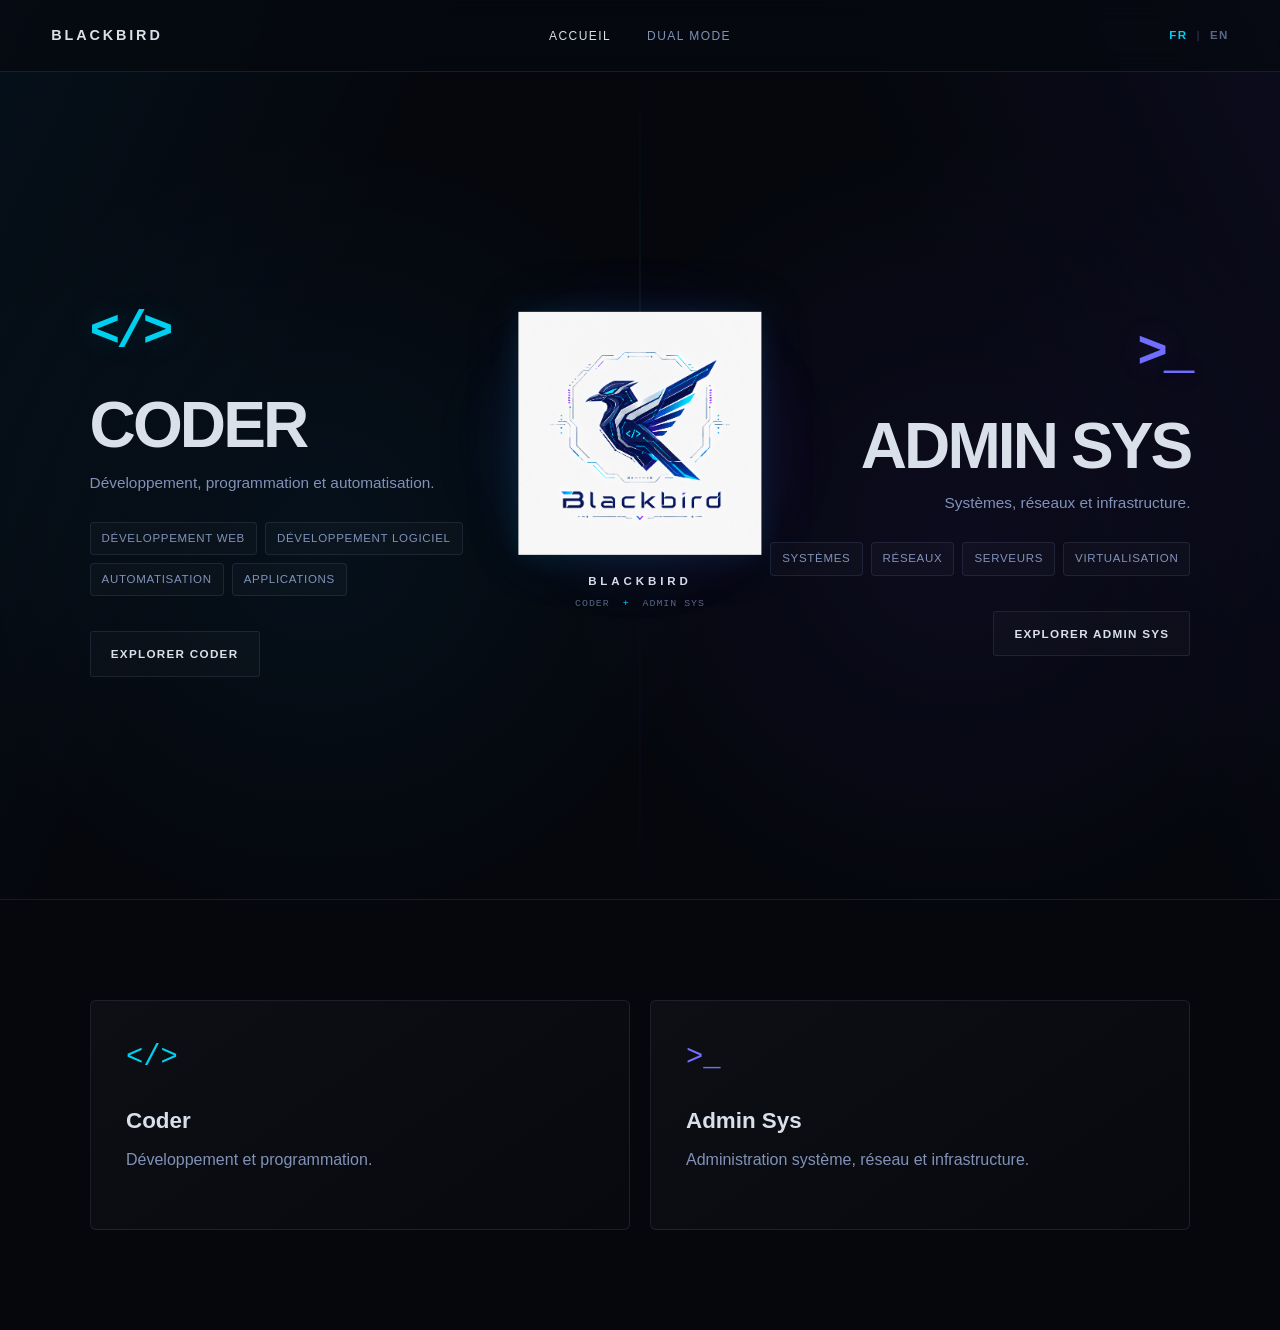
==== index.html @ 41382073 "initialisation" ====
<!DOCTYPE html>
<html lang="fr">
<head>
    <meta charset="UTF-8">

    <meta
        name="viewport"
        content="width=device-width, initial-scale=1.0"
    >

    <title>BLACKBIRD — Coder & Admin Sys</title>
    <link rel="stylesheet" href="css/style.css">
</head>

<body class="page-home">

    <!-- ======================================================
         HEADER
    ======================================================= -->
    <header class="site-header">

        <nav class="main-nav" aria-label="Navigation principale">

            <!-- Identité BLACKBIRD -->
            <a
                class="brand"
                href="#home"
                aria-label="BLACKBIRD — Accueil"
            >
                <span class="brand__logo" aria-hidden="true">
                    <!-- Le véritable logo sera intégré après validation -->
                    BLACKBIRD
                </span>
            </a>


            <!-- Navigation principale -->
            <ul class="main-nav__links">
                <li>
                    <a href="#home" aria-current="page">
                        Accueil
                    </a>
                </li>

                <li>
                    <a href="#dual-mode">
                        Dual Mode
                    </a>
                </li>
            </ul>


            <!-- Sélecteur de langue -->
            <div
                class="language-switch"
                aria-label="Sélection de la langue"
            >
                <span
                    class="language-switch__item is-active"
                    aria-current="true"
                >
                    FR
                </span>

                <span
                    class="language-switch__separator"
                    aria-hidden="true"
                >
                    |
                </span>

                <span class="language-switch__item">
                    EN
                </span>
            </div>

        </nav>

    </header>


    <!-- ======================================================
         MAIN
    ======================================================= -->
    <main id="home">

        <!-- ==================================================
             HERO — BLACKBIRD DUAL MODE
        =================================================== -->
        <section
            class="dual-hero"
            id="dual-mode"
            aria-labelledby="blackbird-title"
        >

            <!-- ==============================================
                 CODER
            =============================================== -->
            <article
                class="dual-panel dual-panel--coder"
                id="coder"
            >

                <div class="dual-panel__content">

                    <span
                        class="dual-panel__symbol"
                        aria-hidden="true"
                    >
                        &lt;/&gt;
                    </span>

                    <h2 class="dual-panel__title">
                        CODER
                    </h2>

                    <p class="dual-panel__description">
                        Développement, programmation et automatisation.
                    </p>

                    <ul class="dual-panel__topics">
                        <li>Développement web</li>
                        <li>Développement logiciel</li>
                        <li>Automatisation</li>
                        <li>Applications</li>
                    </ul>

                    <a
                        class="dual-panel__action"
                        href="#coder-preview"
                    >
                        Explorer Coder
                    </a>

                </div>

                <!-- Éléments graphiques futurs -->
                <div
                    class="dual-panel__background"
                    aria-hidden="true"
                >
                </div>

            </article>


            <!-- ==============================================
                 IDENTITÉ CENTRALE BLACKBIRD
            =============================================== -->
            <div class="blackbird-core">

                <div class="blackbird-core__glow" aria-hidden="true"></div>

                <img
                    class="blackbird-core__logo"
                    src="assets/logo/blackbird-logo.png"
                    alt="BLACKBIRD"
                    width="300"
                    height="300"
                >

                <h1
                    class="blackbird-core__title"
                    id="blackbird-title"
                >
                    BLACKBIRD
                </h1>

                <p class="blackbird-core__subtitle">
                    CODER <span aria-hidden="true">+</span> ADMIN SYS
                </p>

            </div>


            <!-- ==============================================
                 ADMIN SYS
            =============================================== -->
            <article
                class="dual-panel dual-panel--admin"
                id="admin-sys"
            >

                <div class="dual-panel__content">

                    <span
                        class="dual-panel__symbol"
                        aria-hidden="true"
                    >
                        &gt;_
                    </span>

                    <h2 class="dual-panel__title">
                        ADMIN SYS
                    </h2>

                    <p class="dual-panel__description">
                        Systèmes, réseaux et infrastructure.
                    </p>

                    <ul class="dual-panel__topics">
                        <li>Systèmes</li>
                        <li>Réseaux</li>
                        <li>Serveurs</li>
                        <li>Virtualisation</li>
                    </ul>

                    <a
                        class="dual-panel__action"
                        href="#admin-preview"
                    >
                        Explorer Admin Sys
                    </a>

                </div>

                <!-- Éléments graphiques futurs -->
                <div
                    class="dual-panel__background"
                    aria-hidden="true"
                >
                </div>

            </article>

        </section>


        <!-- ==================================================
             PREMIÈRES CARTES
        =================================================== -->
        <section
            class="mode-preview"
            aria-label="Aperçu des domaines BLACKBIRD"
        >

            <!-- Carte Coder -->
            <article
                class="mode-card mode-card--coder"
                id="coder-preview"
            >

                <span
                    class="mode-card__symbol"
                    aria-hidden="true"
                >
                    &lt;/&gt;
                </span>

                <h2>
                    Coder
                </h2>

                <p>
                    Développement et programmation.
                </p>

            </article>


            <!-- Carte Admin Sys -->
            <article
                class="mode-card mode-card--admin"
                id="admin-preview"
            >

                <span
                    class="mode-card__symbol"
                    aria-hidden="true"
                >
                    &gt;_
                </span>

                <h2>
                    Admin Sys
                </h2>

                <p>
                    Administration système, réseau et infrastructure.
                </p>

            </article>

        </section>

    </main>

</body>
</html>
---- css/style.css ----
/* ============================================================
   1. VARIABLES
============================================================ */

:root {
    /* ========================================================
       BLACKBIRD BRAND PALETTE
    ======================================================== */

    --obsidian: #05070d;
    --graphite: #101826;
    --blackbird-navy: #08134e;

    --deep-blue: #122a7b;
    --electric-blue: #0951ac;
    --signal-cyan: #00d0f0;

    --pulse-violet: #8f2cf9;

    --silver: #d9e0ea;
    --steel: #8192b8;


    /* ========================================================
       SEMANTIC COLORS
    ======================================================== */

    --bg-primary: var(--obsidian);
    --bg-secondary: var(--graphite);
    --bg-panel: #0c121d;

    --coder-primary: var(--signal-cyan);
    --coder-secondary: var(--electric-blue);
    --coder-glow: rgba(0, 208, 240, 0.20);

    --admin-primary: #716dff;
    --admin-secondary: var(--deep-blue);
    --admin-glow: rgba(113, 109, 255, 0.18);

    --text-primary: var(--silver);
    --text-secondary: var(--steel);
    --text-muted: #586784;

    --border: rgba(129, 146, 184, 0.15);


    /* ========================================================
       LAYOUT
    ======================================================== */

    --header-height: 72px;
    --container-width: 1400px;


    /* ========================================================
       MOTION
    ======================================================== */

    --transition-fast: 180ms ease;
    --transition-normal: 220ms ease;
}


/* ============================================================
   2. RESET
============================================================ */

*,
*::before,
*::after {
    box-sizing: border-box;
}

html {
    scroll-behavior: smooth;
}

body,
h1,
h2,
p,
ul {
    margin: 0;
}

ul {
    padding: 0;
    list-style: none;
}

a {
    color: inherit;
    text-decoration: none;
}

button,
input {
    font: inherit;
}


/* ============================================================
   3. BASE
============================================================ */

body {
    min-height: 100vh;

    background:
        radial-gradient(
            circle at 25% 40%,
            rgba(0, 174, 255, 0.06),
            transparent 32%
        ),
        radial-gradient(
            circle at 75% 40%,
            rgba(105, 70, 255, 0.07),
            transparent 32%
        ),
        var(--bg-primary);

    color: var(--text-primary);

    font-family:
        Inter,
        "Segoe UI",
        Roboto,
        Helvetica,
        Arial,
        sans-serif;

    line-height: 1.5;
}


/* ============================================================
   4. HEADER
============================================================ */

.site-header {
    position: absolute;
    top: 0;
    left: 0;

    width: 100%;
    height: var(--header-height);

    z-index: 100;

    border-bottom: 1px solid var(--border);

    background: rgba(7, 10, 15, 0.68);

    backdrop-filter: blur(12px);
    -webkit-backdrop-filter: blur(12px);
}


.main-nav {
    width: min(92%, var(--container-width));
    height: 100%;

    margin: 0 auto;

    display: grid;
    grid-template-columns: 1fr auto 1fr;
    align-items: center;
}


/* ============================================================
   5. BRAND
============================================================ */

.brand {
    justify-self: start;

    font-size: 0.9rem;
    font-weight: 700;

    letter-spacing: 0.2em;
}

.brand__logo {
    color: var(--text-primary);
}


/* ============================================================
   6. NAVIGATION
============================================================ */

.main-nav__links {
    display: flex;
    align-items: center;
    gap: 36px;

    font-size: 0.75rem;

    letter-spacing: 0.12em;
    text-transform: uppercase;
}

.main-nav__links a {
    position: relative;

    color: var(--text-secondary);

    transition:
        color var(--transition-fast);
}

.main-nav__links a:hover,
.main-nav__links a[aria-current="page"] {
    color: var(--text-primary);
}

.main-nav__links a::after {
    content: "";

    position: absolute;
    left: 0;
    bottom: -8px;

    width: 100%;
    height: 1px;

    background: var(--coder-primary);

    transform: scaleX(0);
    transform-origin: center;

    transition:
        transform var(--transition-fast);
}

.main-nav__links a:hover::after {
    transform: scaleX(1);
}


/* ============================================================
   7. LANGUAGE SWITCH
============================================================ */

.language-switch {
    justify-self: end;

    display: flex;
    align-items: center;
    gap: 9px;

    font-size: 0.72rem;
    font-weight: 600;

    letter-spacing: 0.12em;

    color: var(--text-muted);
}

.language-switch__item.is-active {
    color: var(--coder-primary);
}

.language-switch__separator {
    opacity: 0.35;
}


/* ============================================================
   8. DUAL HERO
============================================================ */

.dual-hero {
    position: relative;

    min-height: 100vh;

    display: grid;
    grid-template-columns: 1fr 1fr;

    overflow: hidden;

    border-bottom: 1px solid var(--border);
}


/* Ligne centrale */
.dual-hero::after {
    content: "";

    position: absolute;

    top: var(--header-height);
    bottom: 0;
    left: 50%;

    width: 1px;

    background:
        linear-gradient(
            to bottom,

            transparent 0%,

            rgba(0, 208, 240, 0.08) 18%,

            rgba(255, 255, 255, 0.10) 36%,

            transparent 42%,
            transparent 63%,

            rgba(143, 44, 249, 0.08) 78%,

            transparent 100%
        );

    transform: translateX(-50%);

    pointer-events: none;
}

.dual-hero::before {
    content: "";

    position: absolute;

    left: 50%;
    top: 50%;

    width: 430px;
    height: 430px;

    transform: translate(-50%, -50%);

    background:
        radial-gradient(
            circle at 42% 50%,
            rgba(0, 208, 240, 0.065),
            transparent 47%
        ),
        radial-gradient(
            circle at 58% 50%,
            rgba(143, 44, 249, 0.045),
            transparent 47%
        );

    filter: blur(25px);

    pointer-events: none;

    z-index: 4;
}


/* ============================================================
   9. DUAL PANELS
============================================================ */

.dual-panel {
    position: relative;

    min-width: 0;

    display: flex;
    align-items: center;

    padding:
        calc(var(--header-height) + 80px)
        clamp(50px, 7vw, 130px)
        80px;

    overflow: hidden;
}


/* CODER */
.dual-panel--coder {
    justify-content: flex-start;

    background:
        linear-gradient(
            115deg,
            rgba(0, 177, 255, 0.055),
            transparent 45%
        );
}


/* ADMIN */
.dual-panel--admin {
    justify-content: flex-end;

    text-align: right;

    background:
        linear-gradient(
            245deg,
            rgba(105, 70, 255, 0.065),
            transparent 45%
        );
}


.dual-panel__content {
    position: relative;
    z-index: 2;

    width: min(100%, 520px);
}


/* ============================================================
   10. SYMBOLS
============================================================ */

.dual-panel__symbol {
    display: inline-block;

    margin-bottom: 24px;

    font-family:
        "Courier New",
        Courier,
        monospace;

    font-size: clamp(2.4rem, 4vw, 4.8rem);
    font-weight: 700;

    letter-spacing: -0.08em;
}


/* CODER SYMBOL */
.dual-panel--coder .dual-panel__symbol {
    color: var(--coder-primary);

    text-shadow:
        0 0 30px var(--coder-glow);
}


/* ADMIN SYMBOL */
.dual-panel--admin .dual-panel__symbol {
    color: var(--admin-primary);

    text-shadow:
        0 0 30px var(--admin-glow);
}


/* ============================================================
   11. TITLES
============================================================ */

.dual-panel__title {
    margin-bottom: 15px;

    font-size: clamp(2.8rem, 5vw, 6.2rem);
    font-weight: 700;

    letter-spacing: -0.045em;

    line-height: 0.95;
}


.dual-panel__description {
    max-width: 430px;

    margin-bottom: 28px;

    color: var(--text-secondary);

    font-size: clamp(0.95rem, 1.2vw, 1.1rem);
}


.dual-panel--admin .dual-panel__description {
    margin-left: auto;
}


/* ============================================================
   12. TOPICS
============================================================ */

.dual-panel__topics {
    display: flex;
    flex-wrap: wrap;
    gap: 8px;

    margin-bottom: 35px;
}


.dual-panel--admin .dual-panel__topics {
    justify-content: flex-end;
}


.dual-panel__topics li {
    padding: 7px 11px;

    border: 1px solid var(--border);
    border-radius: 4px;

    background: rgba(255, 255, 255, 0.025);

    color: var(--text-secondary);

    font-size: 0.72rem;

    letter-spacing: 0.06em;
    text-transform: uppercase;
}


/* ============================================================
   13. ACTION BUTTONS
============================================================ */

.dual-panel__action {
    display: inline-flex;
    align-items: center;
    justify-content: center;

    min-width: 170px;

    padding: 13px 20px;

    border: 1px solid var(--border);
    border-radius: 3px;

    background: rgba(255, 255, 255, 0.025);

    font-size: 0.73rem;
    font-weight: 600;

    letter-spacing: 0.11em;
    text-transform: uppercase;

    transition:
        border-color var(--transition-fast),
        background var(--transition-fast),
        box-shadow var(--transition-fast),
        color var(--transition-fast);
}


/* CODER BUTTON */
.dual-panel--coder .dual-panel__action:hover {
    border-color: var(--coder-primary);

    background: rgba(36, 215, 255, 0.07);

    color: var(--coder-primary);

    box-shadow:
        0 0 22px rgba(36, 215, 255, 0.08);
}


/* ADMIN BUTTON */
.dual-panel--admin .dual-panel__action:hover {
    border-color: var(--admin-primary);

    background: rgba(124, 108, 255, 0.07);

    color: #a69aff;

    box-shadow:
        0 0 22px rgba(124, 108, 255, 0.08);
}


/* ============================================================
   14. CENTRAL BLACKBIRD CORE
============================================================ */

.blackbird-core {
    position: absolute;

    left: 50%;
    top: 50%;

    z-index: 20;

    width: clamp(220px, 19vw, 310px);

    display: flex;
    flex-direction: column;
    align-items: center;

    transform: translate(-50%, -46%);

    text-align: center;

    isolation: isolate;
}


/* Halo placé derrière le logo */
.blackbird-core__glow {
    position: absolute;

    left: 50%;
    top: 42%;

    width: 150%;
    aspect-ratio: 1;

    transform: translate(-50%, -50%);

    border-radius: 50%;

    background:
        radial-gradient(
            circle,
            rgba(0, 208, 240, 0.10) 0%,
            rgba(9, 81, 172, 0.06) 28%,
            rgba(143, 44, 249, 0.035) 48%,
            transparent 70%
        );

    filter: blur(10px);

    pointer-events: none;

    z-index: -1;
}


/* Véritable logo BLACKBIRD */
.blackbird-core__logo {
    display: block;

    width: 100%;
    height: auto;

    object-fit: contain;

    filter:
        drop-shadow(0 0 14px rgba(0, 208, 240, 0.10))
        drop-shadow(0 0 28px rgba(9, 81, 172, 0.08));
}


/* BLACKBIRD sous le logo */
.blackbird-core__title {
    margin-top: 18px;

    color: var(--text-primary);

    font-size: 0.72rem;
    font-weight: 700;

    letter-spacing: 0.34em;
}


/* CODER + ADMIN SYS */
.blackbird-core__subtitle {
    margin-top: 7px;

    color: var(--text-muted);

    font-family:
        "Courier New",
        Courier,
        monospace;

    font-size: 0.62rem;
    font-weight: 500;

    letter-spacing: 0.10em;
}


/* Le + représente la jonction des deux univers */
.blackbird-core__subtitle span {
    margin: 0 6px;

    color: var(--coder-primary);
}


/* ============================================================
   15. MODE PREVIEW
============================================================ */

.mode-preview {
    width: min(92%, 1100px);

    margin: 0 auto;

    display: grid;
    grid-template-columns: repeat(2, 1fr);
    gap: 20px;

    padding: 100px 0;
}


.mode-card {
    min-height: 230px;

    padding: 35px;

    border: 1px solid var(--border);
    border-radius: 6px;

    background:
        linear-gradient(
            145deg,
            rgba(255, 255, 255, 0.035),
            rgba(255, 255, 255, 0.012)
        );
}


.mode-card__symbol {
    display: block;

    margin-bottom: 25px;

    font-family:
        "Courier New",
        Courier,
        monospace;

    font-size: 1.8rem;
}


.mode-card--coder .mode-card__symbol {
    color: var(--coder-primary);
}


.mode-card--admin .mode-card__symbol {
    color: var(--admin-primary);
}


.mode-card h2 {
    margin-bottom: 10px;

    font-size: 1.4rem;
}


.mode-card p {
    color: var(--text-secondary);
}


/* ============================================================
   16. RESPONSIVE MINIMAL
   Le vrai responsive sera travaillé à l'étape dédiée.
============================================================ */

@media (max-width: 900px) {

    .main-nav {
        grid-template-columns: 1fr auto;
    }

    .main-nav__links {
        display: none;
    }

    .dual-hero {
        grid-template-columns: 1fr;
    }

    .dual-panel {
        min-height: 70vh;

        padding:
            120px
            7vw
            80px;
    }

    .dual-panel--admin {
        justify-content: flex-start;

        text-align: left;
    }

    .dual-panel--admin .dual-panel__description {
        margin-left: 0;
    }

    .dual-panel--admin .dual-panel__topics {
        justify-content: flex-start;
    }

    .dual-hero::after {
        display: none;
    }

    .blackbird-core {
        display: none;
    }

    .mode-preview {
        grid-template-columns: 1fr;
    }
}


/* ============================================================
   17. REDUCED MOTION
============================================================ */

@media (prefers-reduced-motion: reduce) {

    html {
        scroll-behavior: auto;
    }

    *,
    *::before,
    *::after {
        transition-duration: 0.01ms !important;
    }
}
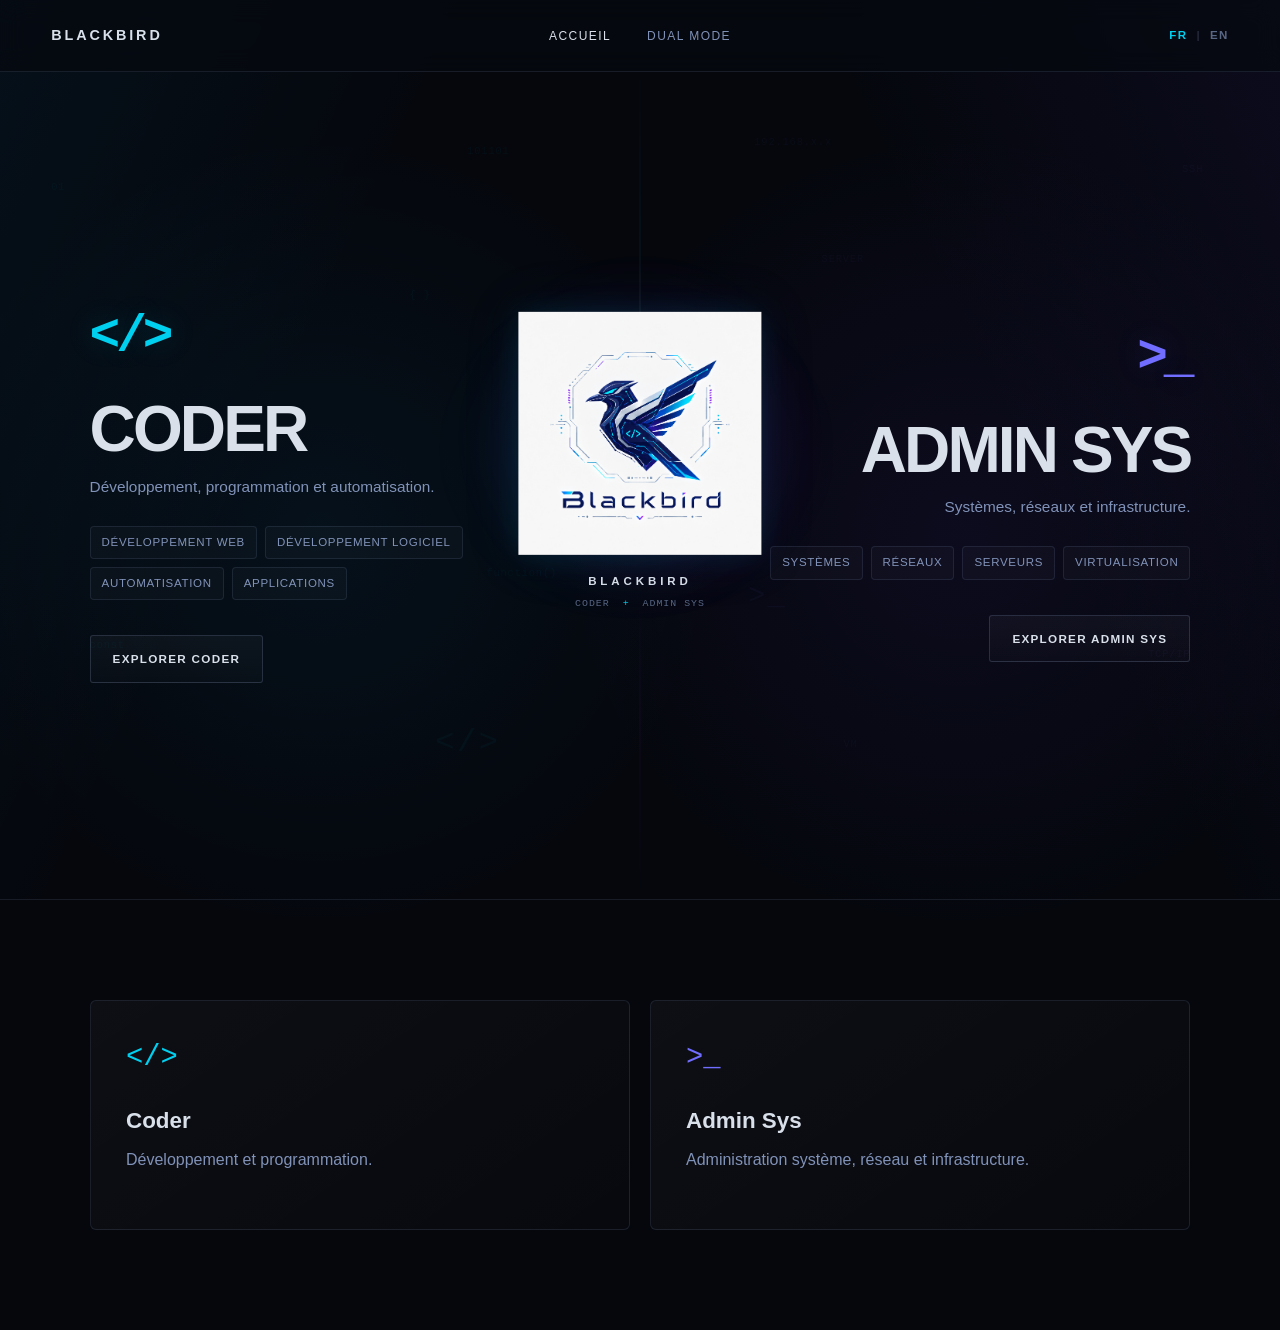
==== commit 6518ab43: "Modifier décor CODER et décor ADMIN SYS" ====
--- a/index.html
+++ b/index.html
@@ -136,9 +136,15 @@
 
                 <!-- Éléments graphiques futurs -->
                 <div
-                    class="dual-panel__background"
-                    aria-hidden="true"
-                >
+                    class="dual-panel__background dual-panel__background--coder"
+                    aria-hidden="true"
+                >
+                    <span class="tech-element tech-element--1">01</span>
+                    <span class="tech-element tech-element--2">{ }</span>
+                    <span class="tech-element tech-element--3">const</span>
+                    <span class="tech-element tech-element--4">&lt;/&gt;</span>
+                    <span class="tech-element tech-element--5">101101</span>
+                    <span class="tech-element tech-element--6">function()</span>
                 </div>
 
             </article>
@@ -155,8 +161,6 @@
                     class="blackbird-core__logo"
                     src="assets/logo/blackbird-logo.png"
                     alt="BLACKBIRD"
-                    width="300"
-                    height="300"
                 >
 
                 <h1
@@ -216,9 +220,15 @@
 
                 <!-- Éléments graphiques futurs -->
                 <div
-                    class="dual-panel__background"
-                    aria-hidden="true"
-                >
+                    class="dual-panel__background dual-panel__background--admin"
+                    aria-hidden="true"
+                >
+                    <span class="tech-element tech-element--1">SSH</span>
+                    <span class="tech-element tech-element--2">SERVER</span>
+                    <span class="tech-element tech-element--3">TCP/IP</span>
+                    <span class="tech-element tech-element--4">VM</span>
+                    <span class="tech-element tech-element--5">192.168.x.x</span>
+                    <span class="tech-element tech-element--6">&gt;_</span>
                 </div>
 
             </article>
--- a/css/style.css
+++ b/css/style.css
@@ -368,7 +368,7 @@
     padding:
         calc(var(--header-height) + 80px)
         clamp(50px, 7vw, 130px)
-        80px;
+        70px;
 
     overflow: hidden;
 }
@@ -527,12 +527,19 @@
 
     min-width: 170px;
 
-    padding: 13px 20px;
-
-    border: 1px solid var(--border);
+    padding: 14px 22px;
+
+    border: 1px solid rgba(129, 146, 184, 0.24);
     border-radius: 3px;
 
-    background: rgba(255, 255, 255, 0.025);
+    background:
+        linear-gradient(
+            180deg,
+            rgba(255, 255, 255, 0.035),
+            rgba(255, 255, 255, 0.015)
+        );
+
+    color: var(--silver);
 
     font-size: 0.73rem;
     font-weight: 600;
@@ -544,9 +551,13 @@
         border-color var(--transition-fast),
         background var(--transition-fast),
         box-shadow var(--transition-fast),
-        color var(--transition-fast);
-}
-
+        color var(--transition-fast),
+        transform var(--transition-fast);
+}
+
+.dual-panel__action:hover {
+    transform: translateY(-2px);
+}
 
 /* CODER BUTTON */
 .dual-panel--coder .dual-panel__action:hover {
@@ -754,6 +765,126 @@
     color: var(--text-secondary);
 }
 
+/* ============================================================
+   TECHNICAL BACKGROUND ELEMENTS
+============================================================ */
+
+.dual-panel__background {
+    position: absolute;
+
+    inset: 0;
+
+    overflow: hidden;
+
+    pointer-events: none;
+
+    z-index: 1;
+}
+
+
+.tech-element {
+    position: absolute;
+
+    font-family:
+        "Courier New",
+        Courier,
+        monospace;
+
+    font-size: clamp(0.65rem, 0.8vw, 0.9rem);
+    font-weight: 400;
+
+    letter-spacing: 0.08em;
+
+    user-select: none;
+}
+
+
+/* ============================================================
+   CODER BACKGROUND
+============================================================ */
+
+.dual-panel__background--coder .tech-element {
+    color: var(--signal-cyan);
+
+    opacity: 0.035;
+}
+
+
+.dual-panel__background--coder .tech-element--1 {
+    top: 20%;
+    left: 8%;
+}
+
+.dual-panel__background--coder .tech-element--2 {
+    top: 32%;
+    left: 64%;
+}
+
+.dual-panel__background--coder .tech-element--3 {
+    top: 71%;
+    left: 14%;
+}
+
+.dual-panel__background--coder .tech-element--4 {
+    top: 80%;
+    left: 68%;
+
+    font-size: 2rem;
+}
+
+.dual-panel__background--coder .tech-element--5 {
+    top: 16%;
+    left: 73%;
+}
+
+.dual-panel__background--coder .tech-element--6 {
+    top: 63%;
+    left: 76%;
+}
+
+
+/* ============================================================
+   ADMIN SYS BACKGROUND
+============================================================ */
+
+.dual-panel__background--admin .tech-element {
+    color: #8178ff;
+
+    opacity: 0.035;
+}
+
+
+.dual-panel__background--admin .tech-element--1 {
+    top: 18%;
+    right: 12%;
+}
+
+.dual-panel__background--admin .tech-element--2 {
+    top: 28%;
+    right: 65%;
+}
+
+.dual-panel__background--admin .tech-element--3 {
+    top: 72%;
+    right: 14%;
+}
+
+.dual-panel__background--admin .tech-element--4 {
+    top: 82%;
+    right: 66%;
+}
+
+.dual-panel__background--admin .tech-element--5 {
+    top: 15%;
+    right: 70%;
+}
+
+.dual-panel__background--admin .tech-element--6 {
+    top: 64%;
+    right: 77%;
+
+    font-size: 1.8rem;
+}
 
 /* ============================================================
    16. RESPONSIVE MINIMAL
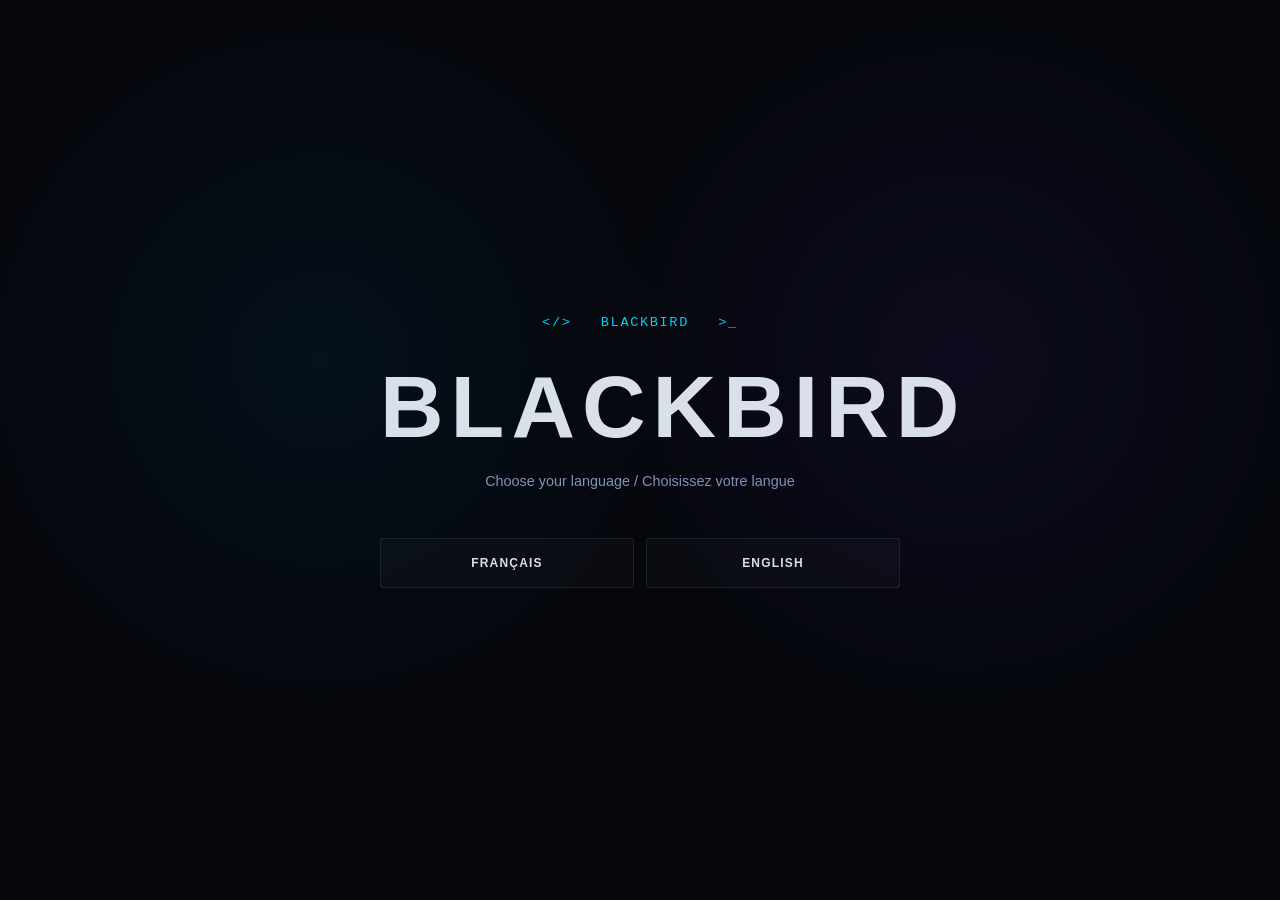
==== commit 54253b1f: "Choix langage page d'accueil" ====
--- a/index.html
+++ b/index.html
@@ -1,5 +1,6 @@
 <!DOCTYPE html>
 <html lang="fr">
+
 <head>
     <meta charset="UTF-8">
 
@@ -8,292 +9,49 @@
         content="width=device-width, initial-scale=1.0"
     >
 
-    <title>BLACKBIRD — Coder & Admin Sys</title>
-    <link rel="stylesheet" href="css/style.css">
+    <title>BLACKBIRD — Choose your language</title>
+
+    <link
+        rel="stylesheet"
+        href="css/style.css"
+    >
 </head>
 
-<body class="page-home">
+<body class="language-entry-page">
 
-    <!-- ======================================================
-         HEADER
-    ======================================================= -->
-    <header class="site-header">
+    <main class="language-entry">
 
-        <nav class="main-nav" aria-label="Navigation principale">
+        <div class="language-entry__content">
 
-            <!-- Identité BLACKBIRD -->
-            <a
-                class="brand"
-                href="#home"
-                aria-label="BLACKBIRD — Accueil"
+            <p class="language-entry__symbol" aria-hidden="true">
+                &lt;/&gt; &nbsp; BLACKBIRD &nbsp; &gt;_
+            </p>
+
+            <h1 class="language-entry__title">
+                BLACKBIRD
+            </h1>
+
+            <p class="language-entry__subtitle">
+                Choose your language / Choisissez votre langue
+            </p>
+
+            <nav
+                class="language-entry__choices"
+                aria-label="Language selection / Sélection de la langue"
             >
-                <span class="brand__logo" aria-hidden="true">
-                    <!-- Le véritable logo sera intégré après validation -->
-                    BLACKBIRD
-                </span>
-            </a>
+                <a href="fr/index.html">
+                    Français
+                </a>
 
+                <a href="en/index.html">
+                    English
+                </a>
+            </nav>
 
-            <!-- Navigation principale -->
-            <ul class="main-nav__links">
-                <li>
-                    <a href="#home" aria-current="page">
-                        Accueil
-                    </a>
-                </li>
-
-                <li>
-                    <a href="#dual-mode">
-                        Dual Mode
-                    </a>
-                </li>
-            </ul>
-
-
-            <!-- Sélecteur de langue -->
-            <div
-                class="language-switch"
-                aria-label="Sélection de la langue"
-            >
-                <span
-                    class="language-switch__item is-active"
-                    aria-current="true"
-                >
-                    FR
-                </span>
-
-                <span
-                    class="language-switch__separator"
-                    aria-hidden="true"
-                >
-                    |
-                </span>
-
-                <span class="language-switch__item">
-                    EN
-                </span>
-            </div>
-
-        </nav>
-
-    </header>
-
-
-    <!-- ======================================================
-         MAIN
-    ======================================================= -->
-    <main id="home">
-
-        <!-- ==================================================
-             HERO — BLACKBIRD DUAL MODE
-        =================================================== -->
-        <section
-            class="dual-hero"
-            id="dual-mode"
-            aria-labelledby="blackbird-title"
-        >
-
-            <!-- ==============================================
-                 CODER
-            =============================================== -->
-            <article
-                class="dual-panel dual-panel--coder"
-                id="coder"
-            >
-
-                <div class="dual-panel__content">
-
-                    <span
-                        class="dual-panel__symbol"
-                        aria-hidden="true"
-                    >
-                        &lt;/&gt;
-                    </span>
-
-                    <h2 class="dual-panel__title">
-                        CODER
-                    </h2>
-
-                    <p class="dual-panel__description">
-                        Développement, programmation et automatisation.
-                    </p>
-
-                    <ul class="dual-panel__topics">
-                        <li>Développement web</li>
-                        <li>Développement logiciel</li>
-                        <li>Automatisation</li>
-                        <li>Applications</li>
-                    </ul>
-
-                    <a
-                        class="dual-panel__action"
-                        href="#coder-preview"
-                    >
-                        Explorer Coder
-                    </a>
-
-                </div>
-
-                <!-- Éléments graphiques futurs -->
-                <div
-                    class="dual-panel__background dual-panel__background--coder"
-                    aria-hidden="true"
-                >
-                    <span class="tech-element tech-element--1">01</span>
-                    <span class="tech-element tech-element--2">{ }</span>
-                    <span class="tech-element tech-element--3">const</span>
-                    <span class="tech-element tech-element--4">&lt;/&gt;</span>
-                    <span class="tech-element tech-element--5">101101</span>
-                    <span class="tech-element tech-element--6">function()</span>
-                </div>
-
-            </article>
-
-
-            <!-- ==============================================
-                 IDENTITÉ CENTRALE BLACKBIRD
-            =============================================== -->
-            <div class="blackbird-core">
-
-                <div class="blackbird-core__glow" aria-hidden="true"></div>
-
-                <img
-                    class="blackbird-core__logo"
-                    src="assets/logo/blackbird-logo.png"
-                    alt="BLACKBIRD"
-                >
-
-                <h1
-                    class="blackbird-core__title"
-                    id="blackbird-title"
-                >
-                    BLACKBIRD
-                </h1>
-
-                <p class="blackbird-core__subtitle">
-                    CODER <span aria-hidden="true">+</span> ADMIN SYS
-                </p>
-
-            </div>
-
-
-            <!-- ==============================================
-                 ADMIN SYS
-            =============================================== -->
-            <article
-                class="dual-panel dual-panel--admin"
-                id="admin-sys"
-            >
-
-                <div class="dual-panel__content">
-
-                    <span
-                        class="dual-panel__symbol"
-                        aria-hidden="true"
-                    >
-                        &gt;_
-                    </span>
-
-                    <h2 class="dual-panel__title">
-                        ADMIN SYS
-                    </h2>
-
-                    <p class="dual-panel__description">
-                        Systèmes, réseaux et infrastructure.
-                    </p>
-
-                    <ul class="dual-panel__topics">
-                        <li>Systèmes</li>
-                        <li>Réseaux</li>
-                        <li>Serveurs</li>
-                        <li>Virtualisation</li>
-                    </ul>
-
-                    <a
-                        class="dual-panel__action"
-                        href="#admin-preview"
-                    >
-                        Explorer Admin Sys
-                    </a>
-
-                </div>
-
-                <!-- Éléments graphiques futurs -->
-                <div
-                    class="dual-panel__background dual-panel__background--admin"
-                    aria-hidden="true"
-                >
-                    <span class="tech-element tech-element--1">SSH</span>
-                    <span class="tech-element tech-element--2">SERVER</span>
-                    <span class="tech-element tech-element--3">TCP/IP</span>
-                    <span class="tech-element tech-element--4">VM</span>
-                    <span class="tech-element tech-element--5">192.168.x.x</span>
-                    <span class="tech-element tech-element--6">&gt;_</span>
-                </div>
-
-            </article>
-
-        </section>
-
-
-        <!-- ==================================================
-             PREMIÈRES CARTES
-        =================================================== -->
-        <section
-            class="mode-preview"
-            aria-label="Aperçu des domaines BLACKBIRD"
-        >
-
-            <!-- Carte Coder -->
-            <article
-                class="mode-card mode-card--coder"
-                id="coder-preview"
-            >
-
-                <span
-                    class="mode-card__symbol"
-                    aria-hidden="true"
-                >
-                    &lt;/&gt;
-                </span>
-
-                <h2>
-                    Coder
-                </h2>
-
-                <p>
-                    Développement et programmation.
-                </p>
-
-            </article>
-
-
-            <!-- Carte Admin Sys -->
-            <article
-                class="mode-card mode-card--admin"
-                id="admin-preview"
-            >
-
-                <span
-                    class="mode-card__symbol"
-                    aria-hidden="true"
-                >
-                    &gt;_
-                </span>
-
-                <h2>
-                    Admin Sys
-                </h2>
-
-                <p>
-                    Administration système, réseau et infrastructure.
-                </p>
-
-            </article>
-
-        </section>
+        </div>
 
     </main>
 
 </body>
+
 </html>
--- a/css/style.css
+++ b/css/style.css
@@ -258,6 +258,16 @@
     color: var(--text-muted);
 }
 
+.language-switch__item {
+    transition:
+        color var(--transition-fast),
+        opacity var(--transition-fast);
+}
+
+.language-switch__item:not(.is-active):hover {
+    color: var(--text-primary);
+}
+
 .language-switch__item.is-active {
     color: var(--coder-primary);
 }
@@ -887,57 +897,658 @@
 }
 
 /* ============================================================
+   DUAL MODE INTERACTION — DESKTOP
+============================================================ */
+
+@media (min-width: 901px) {
+
+    /*
+       La grille peut passer progressivement :
+       50 / 50
+       60 / 40
+       40 / 60
+    */
+    .dual-hero {
+        transition:
+            grid-template-columns 420ms cubic-bezier(0.22, 1, 0.36, 1);
+    }
+
+
+    /*
+       Les deux panneaux peuvent légèrement changer
+       de luminosité.
+    */
+    .dual-panel {
+        transition:
+            opacity 320ms ease,
+            filter 320ms ease,
+            background 420ms ease;
+    }
+
+
+    /*
+       Le contenu accompagne subtilement
+       le changement de mode.
+    */
+    .dual-panel__content {
+        transition:
+            transform 420ms cubic-bezier(0.22, 1, 0.36, 1),
+            opacity 320ms ease;
+    }
+
+
+    /*
+       Le noyau BLACKBIRD suivra
+       la nouvelle séparation.
+    */
+    .blackbird-core {
+        transition:
+            left 420ms cubic-bezier(0.22, 1, 0.36, 1);
+    }
+
+
+    /*
+       Ligne centrale
+    */
+    .dual-hero::after {
+        transition:
+            left 420ms cubic-bezier(0.22, 1, 0.36, 1);
+    }
+
+
+    /*
+       Halo central
+    */
+    .dual-hero::before {
+        transition:
+            left 420ms cubic-bezier(0.22, 1, 0.36, 1);
+    }
+
+
+    /* ========================================================
+       CODER ACTIVE
+    ======================================================== */
+
+    .dual-hero.is-coder-active {
+        grid-template-columns: 60% 40%;
+    }
+
+
+    .dual-hero.is-coder-active .blackbird-core,
+    .dual-hero.is-coder-active::before,
+    .dual-hero.is-coder-active::after {
+        left: 60%;
+    }
+
+
+    .dual-hero.is-coder-active .dual-panel--coder {
+        background:
+            radial-gradient(
+                circle at 35% 50%,
+                rgba(0, 208, 240, 0.075),
+                transparent 43%
+            ),
+            linear-gradient(
+                115deg,
+                rgba(0, 177, 255, 0.075),
+                transparent 48%
+            );
+    }
+
+
+    .dual-hero.is-coder-active .dual-panel--coder
+    .dual-panel__content {
+        transform: translateX(14px);
+    }
+
+
+    .dual-hero.is-coder-active .dual-panel--admin {
+        opacity: 0.58;
+
+        filter:
+            saturate(0.75)
+            brightness(0.82);
+    }
+
+
+    .dual-hero.is-coder-active .dual-panel--admin
+    .dual-panel__content {
+        transform: translateX(18px);
+    }
+
+
+    /* ========================================================
+       ADMIN SYS ACTIVE
+    ======================================================== */
+
+    .dual-hero.is-admin-active {
+        grid-template-columns: 40% 60%;
+    }
+
+
+    .dual-hero.is-admin-active .blackbird-core,
+    .dual-hero.is-admin-active::before,
+    .dual-hero.is-admin-active::after {
+        left: 40%;
+    }
+
+
+    .dual-hero.is-admin-active .dual-panel--admin {
+        background:
+            radial-gradient(
+                circle at 65% 50%,
+                rgba(143, 44, 249, 0.065),
+                transparent 43%
+            ),
+            linear-gradient(
+                245deg,
+                rgba(105, 70, 255, 0.085),
+                transparent 48%
+            );
+    }
+
+
+    .dual-hero.is-admin-active .dual-panel--admin
+    .dual-panel__content {
+        transform: translateX(-14px);
+    }
+
+
+    .dual-hero.is-admin-active .dual-panel--coder {
+        opacity: 0.58;
+
+        filter:
+            saturate(0.75)
+            brightness(0.82);
+    }
+
+
+    .dual-hero.is-admin-active .dual-panel--coder
+    .dual-panel__content {
+        transform: translateX(-18px);
+    }
+
+
+    /* ========================================================
+       ACTIVE SYMBOLS
+    ======================================================== */
+
+    .dual-hero.is-coder-active
+    .dual-panel--coder
+    .dual-panel__symbol {
+        text-shadow:
+            0 0 22px rgba(0, 208, 240, 0.30),
+            0 0 55px rgba(0, 208, 240, 0.15);
+    }
+
+
+    .dual-hero.is-admin-active
+    .dual-panel--admin
+    .dual-panel__symbol {
+        text-shadow:
+            0 0 22px rgba(113, 109, 255, 0.30),
+            0 0 55px rgba(143, 44, 249, 0.13);
+    }
+
+
+    /* ========================================================
+       TECHNICAL BACKGROUND
+    ======================================================== */
+
+    .tech-element {
+        transition:
+            opacity 320ms ease;
+    }
+
+
+    .dual-hero.is-coder-active
+    .dual-panel--coder
+    .tech-element {
+        opacity: 0.085;
+    }
+
+
+    .dual-hero.is-admin-active
+    .dual-panel--admin
+    .tech-element {
+        opacity: 0.085;
+    }
+}
+
+/* ============================================================
    16. RESPONSIVE MINIMAL
    Le vrai responsive sera travaillé à l'étape dédiée.
 ============================================================ */
 
+/* ============================================================
+   RESPONSIVE — TABLET & MOBILE
+============================================================ */
+
 @media (max-width: 900px) {
 
+    /* --------------------------------------------------------
+       GLOBAL
+    --------------------------------------------------------- */
+
+    body {
+        overflow-x: hidden;
+    }
+
+
+    /* --------------------------------------------------------
+       HEADER
+    --------------------------------------------------------- */
+
+    .site-header {
+        height: 64px;
+    }
+
     .main-nav {
+        width: calc(100% - 40px);
+
         grid-template-columns: 1fr auto;
+    }
+
+    .brand {
+        font-size: 0.78rem;
+
+        letter-spacing: 0.18em;
     }
 
     .main-nav__links {
         display: none;
     }
 
+    .language-switch {
+        font-size: 0.68rem;
+    }
+
+
+    /* --------------------------------------------------------
+       HERO
+    --------------------------------------------------------- */
+
     .dual-hero {
-        grid-template-columns: 1fr;
-    }
+        position: relative;
+
+        min-height: auto;
+
+        display: flex;
+        flex-direction: column;
+
+        padding-top: 245px;
+
+        overflow: hidden;
+    }
+
+
+    /*
+       On supprime la séparation verticale desktop.
+    */
+    .dual-hero::after {
+        display: none;
+    }
+
+
+    /*
+       Halo central mobile.
+    */
+    .dual-hero::before {
+        top: 145px;
+        left: 50%;
+
+        width: 320px;
+        height: 320px;
+
+        opacity: 0.8;
+
+        transform: translate(-50%, -50%);
+    }
+
+
+    /* --------------------------------------------------------
+       BLACKBIRD CORE
+    --------------------------------------------------------- */
+
+    .blackbird-core {
+        display: flex;
+
+        position: absolute;
+
+        top: 92px;
+        left: 50%;
+
+        width: clamp(120px, 28vw, 165px);
+
+        transform: translateX(-50%);
+
+        z-index: 20;
+    }
+
+    .blackbird-core__glow {
+        width: 170%;
+    }
+
+    .blackbird-core__title {
+        margin-top: 11px;
+
+        font-size: 0.62rem;
+
+        letter-spacing: 0.28em;
+    }
+
+    .blackbird-core__subtitle {
+        margin-top: 5px;
+
+        font-size: 0.52rem;
+
+        white-space: nowrap;
+    }
+
+
+    /* --------------------------------------------------------
+       PANELS
+    --------------------------------------------------------- */
 
     .dual-panel {
-        min-height: 70vh;
+        width: 100%;
+        min-height: auto;
+
+        justify-content: flex-start;
 
         padding:
-            120px
-            7vw
-            80px;
-    }
+            65px
+            clamp(24px, 7vw, 60px);
+
+        text-align: left;
+
+        border-top: 1px solid var(--border);
+    }
+
+
+    .dual-panel--coder {
+        background:
+            radial-gradient(
+                circle at 15% 50%,
+                rgba(0, 208, 240, 0.07),
+                transparent 45%
+            );
+    }
+
 
     .dual-panel--admin {
         justify-content: flex-start;
 
         text-align: left;
-    }
-
+
+        background:
+            radial-gradient(
+                circle at 85% 50%,
+                rgba(113, 109, 255, 0.07),
+                transparent 45%
+            );
+    }
+
+
+    .dual-panel__content {
+        width: 100%;
+        max-width: 580px;
+
+        margin: 0 auto;
+    }
+
+
+    /* --------------------------------------------------------
+       SYMBOLS
+    --------------------------------------------------------- */
+
+    .dual-panel__symbol {
+        margin-bottom: 18px;
+
+        font-size: clamp(2.3rem, 10vw, 3.5rem);
+    }
+
+
+    /* --------------------------------------------------------
+       TITLES
+    --------------------------------------------------------- */
+
+    .dual-panel__title {
+        margin-bottom: 14px;
+
+        font-size: clamp(2.4rem, 11vw, 4.2rem);
+
+        line-height: 0.95;
+    }
+
+
+    /* --------------------------------------------------------
+       DESCRIPTION
+    --------------------------------------------------------- */
+
+    .dual-panel__description,
     .dual-panel--admin .dual-panel__description {
+        max-width: 480px;
+
         margin-left: 0;
-    }
-
+        margin-bottom: 24px;
+
+        font-size: 0.95rem;
+    }
+
+
+    /* --------------------------------------------------------
+       TAGS
+    --------------------------------------------------------- */
+
+    .dual-panel__topics,
     .dual-panel--admin .dual-panel__topics {
         justify-content: flex-start;
-    }
-
-    .dual-hero::after {
-        display: none;
-    }
+
+        gap: 7px;
+
+        margin-bottom: 30px;
+    }
+
+
+    .dual-panel__topics li {
+        padding: 7px 10px;
+
+        font-size: 0.66rem;
+    }
+
+
+    /* --------------------------------------------------------
+       BUTTONS
+    --------------------------------------------------------- */
+
+    .dual-panel__action {
+        min-height: 46px;
+
+        padding: 13px 18px;
+
+        touch-action: manipulation;
+    }
+
+
+    /* --------------------------------------------------------
+       TECHNICAL BACKGROUND
+    --------------------------------------------------------- */
+
+    .tech-element {
+        opacity: 0.025;
+    }
+
+
+    /* --------------------------------------------------------
+       PREVIEW CARDS
+    --------------------------------------------------------- */
+
+    .mode-preview {
+        width: calc(100% - 40px);
+
+        grid-template-columns: 1fr;
+
+        gap: 15px;
+
+        padding: 60px 0;
+    }
+
+    .mode-card {
+        min-height: 190px;
+
+        padding: 28px;
+    }
+}
+
+/* ============================================================
+   RESPONSIVE — SMALL MOBILE
+============================================================ */
+
+@media (max-width: 520px) {
+
+    .main-nav {
+        width: calc(100% - 28px);
+    }
+
+
+    .brand {
+        font-size: 0.70rem;
+    }
+
+
+    .language-switch {
+        gap: 6px;
+
+        font-size: 0.62rem;
+    }
+
+
+    /* --------------------------------------------------------
+       HERO
+    --------------------------------------------------------- */
+
+    .dual-hero {
+        padding-top: 220px;
+    }
+
+
+    /* --------------------------------------------------------
+       LOGO
+    --------------------------------------------------------- */
 
     .blackbird-core {
-        display: none;
-    }
+        top: 82px;
+
+        width: 125px;
+    }
+
+
+    .blackbird-core__title {
+        font-size: 0.56rem;
+    }
+
+
+    .blackbird-core__subtitle {
+        font-size: 0.45rem;
+    }
+
+
+    /* --------------------------------------------------------
+       PANELS
+    --------------------------------------------------------- */
+
+    .dual-panel {
+        padding:
+            50px
+            22px;
+    }
+
+
+    .dual-panel__symbol {
+        font-size: 2.5rem;
+    }
+
+
+    .dual-panel__title {
+        font-size: clamp(2.5rem, 15vw, 3.7rem);
+    }
+
+
+    .dual-panel__description {
+        font-size: 0.88rem;
+
+        line-height: 1.65;
+    }
+
+
+    /* --------------------------------------------------------
+       TAGS
+    --------------------------------------------------------- */
+
+    .dual-panel__topics {
+        gap: 6px;
+    }
+
+
+    .dual-panel__topics li {
+        font-size: 0.60rem;
+
+        letter-spacing: 0.04em;
+    }
+
+
+    /* --------------------------------------------------------
+       BUTTON
+    --------------------------------------------------------- */
+
+    .dual-panel__action {
+        width: 100%;
+
+        min-height: 48px;
+    }
+
+
+    /* --------------------------------------------------------
+       CARDS
+    --------------------------------------------------------- */
 
     .mode-preview {
-        grid-template-columns: 1fr;
+        width: calc(100% - 28px);
+
+        padding: 40px 0;
+    }
+
+
+    .mode-card {
+        padding: 24px;
+
+        border-radius: 4px;
+    }
+}
+
+
+/* ============================================================
+   RESPONSIVE — VERY SMALL DEVICES
+============================================================ */
+
+@media (max-width: 360px) {
+
+    .dual-panel {
+        padding-left: 18px;
+        padding-right: 18px;
+    }
+
+    .dual-panel__title {
+        font-size: 2.35rem;
+    }
+
+    .dual-panel__topics li {
+        font-size: 0.56rem;
+    }
+
+    .blackbird-core {
+        width: 110px;
     }
 }
 
@@ -957,4 +1568,118 @@
     *::after {
         transition-duration: 0.01ms !important;
     }
+}
+
+/* ============================================================
+   LANGUAGE ENTRY PAGE
+============================================================ */
+
+.language-entry-page {
+    min-height: 100vh;
+}
+
+.language-entry {
+    min-height: 100vh;
+
+    display: grid;
+    place-items: center;
+
+    padding: 30px;
+}
+
+.language-entry__content {
+    width: min(100%, 520px);
+
+    text-align: center;
+}
+
+.language-entry__symbol {
+    margin-bottom: 30px;
+
+    color: var(--signal-cyan);
+
+    font-family:
+        "Courier New",
+        Courier,
+        monospace;
+
+    font-size: 0.85rem;
+
+    letter-spacing: 0.12em;
+}
+
+.language-entry__title {
+    font-size: clamp(2.8rem, 9vw, 5.5rem);
+    font-weight: 700;
+
+    letter-spacing: 0.08em;
+
+    line-height: 1;
+}
+
+.language-entry__subtitle {
+    margin-top: 20px;
+
+    color: var(--text-secondary);
+
+    font-size: 0.9rem;
+}
+
+.language-entry__choices {
+    margin-top: 45px;
+
+    display: grid;
+    grid-template-columns: repeat(2, 1fr);
+
+    gap: 12px;
+}
+
+.language-entry__choices a {
+    padding: 15px 20px;
+
+    border: 1px solid var(--border);
+    border-radius: 3px;
+
+    background: rgba(255, 255, 255, 0.025);
+
+    font-size: 0.75rem;
+    font-weight: 600;
+
+    letter-spacing: 0.1em;
+    text-transform: uppercase;
+
+    transition:
+        border-color var(--transition-fast),
+        color var(--transition-fast),
+        background var(--transition-fast),
+        transform var(--transition-fast);
+}
+
+.language-entry__choices a:first-child:hover {
+    border-color: var(--signal-cyan);
+
+    color: var(--signal-cyan);
+
+    background: rgba(0, 208, 240, 0.05);
+
+    transform: translateY(-2px);
+}
+
+.language-entry__choices a:last-child:hover {
+    border-color: var(--admin-primary);
+
+    color: var(--admin-primary);
+
+    background: rgba(113, 109, 255, 0.05);
+
+    transform: translateY(-2px);
+}
+
+
+@media (max-width: 520px) {
+
+    .language-entry__choices {
+        grid-template-columns: 1fr;
+    }
+
 }
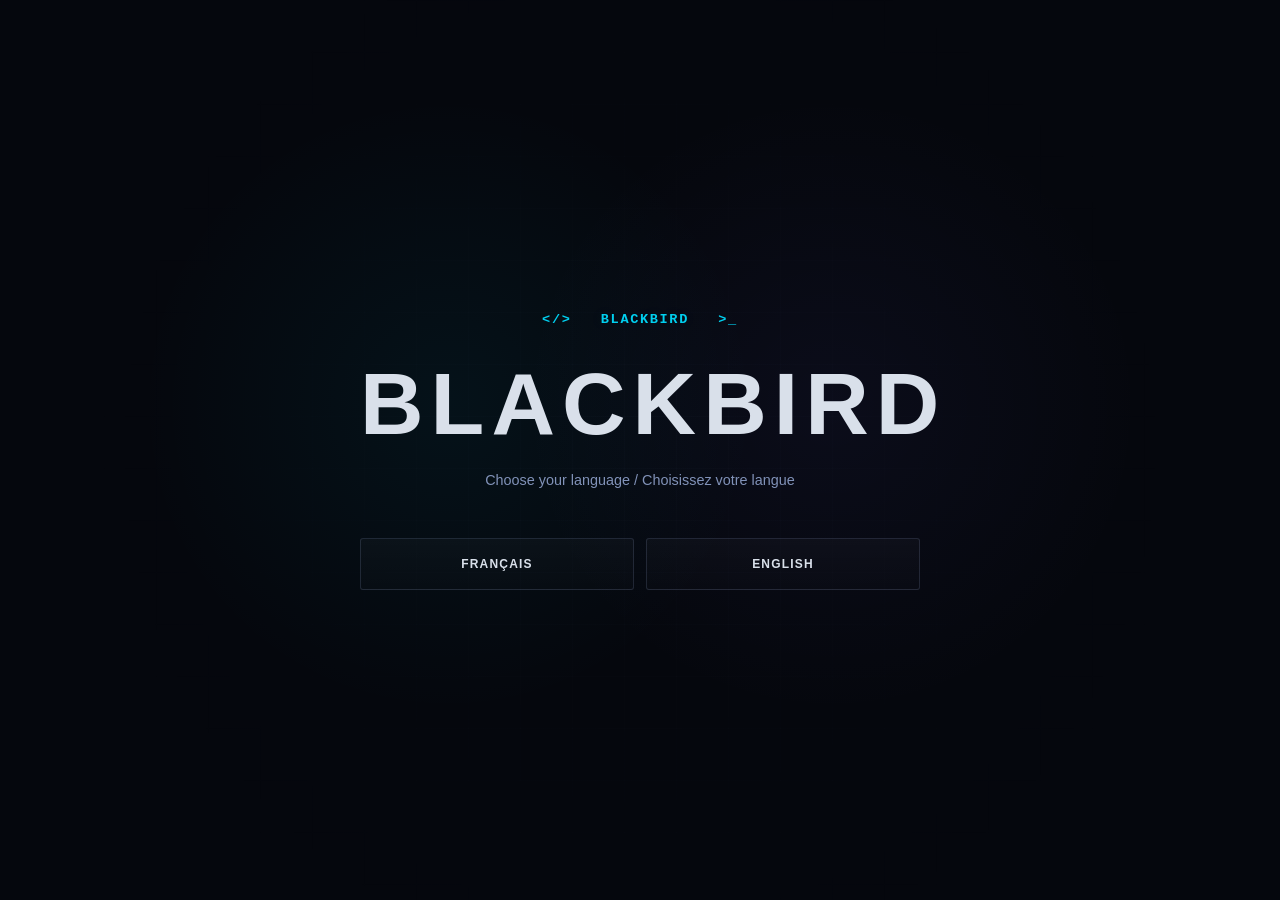
==== commit 22695a60: "finalisation page ADMIN SYS" ====
--- a/index.html
+++ b/index.html
@@ -13,7 +13,12 @@
 
     <link
         rel="stylesheet"
-        href="css/style.css"
+        href="css/common.css"
+    >
+
+    <link
+        rel="stylesheet"
+        href="css/entry.css"
     >
 </head>
 
--- a/css/common.css
+++ b/css/common.css
@@ -0,0 +1,391 @@
+/* ============================================================
+   BLACKBIRD — COMMON CSS
+
+   Styles communs à toutes les pages du portfolio :
+   - Variables
+   - Reset
+   - Base
+   - Header
+   - Navigation
+   - Sélecteur de langue
+   - Accessibilité générale
+============================================================ */
+
+
+/* ============================================================
+   1. VARIABLES
+============================================================ */
+
+:root {
+
+    /* ========================================================
+       BLACKBIRD BRAND PALETTE
+    ======================================================== */
+
+    --obsidian: #05070d;
+    --graphite: #101826;
+    --blackbird-navy: #08134e;
+
+    --deep-blue: #122a7b;
+    --electric-blue: #0951ac;
+    --signal-cyan: #00d0f0;
+
+    --pulse-violet: #8f2cf9;
+
+    --silver: #d9e0ea;
+    --steel: #8192b8;
+
+
+    /* ========================================================
+       SEMANTIC COLORS
+    ======================================================== */
+
+    --bg-primary: var(--obsidian);
+    --bg-secondary: var(--graphite);
+    --bg-panel: #0c121d;
+
+    --coder-primary: var(--signal-cyan);
+    --coder-secondary: var(--electric-blue);
+    --coder-glow: rgba(0, 208, 240, 0.20);
+
+    --admin-primary: #716dff;
+    --admin-secondary: var(--deep-blue);
+    --admin-glow: rgba(113, 109, 255, 0.18);
+
+    --text-primary: var(--silver);
+    --text-secondary: var(--steel);
+    --text-muted: #586784;
+
+    --border: rgba(129, 146, 184, 0.15);
+
+
+    /* ========================================================
+       LAYOUT
+    ======================================================== */
+
+    --header-height: 72px;
+    --container-width: 1400px;
+
+
+    /* ========================================================
+       MOTION
+    ======================================================== */
+
+    --transition-fast: 180ms ease;
+    --transition-normal: 220ms ease;
+}
+
+
+/* ============================================================
+   2. RESET
+============================================================ */
+
+*,
+*::before,
+*::after {
+    box-sizing: border-box;
+}
+
+
+html {
+    scroll-behavior: smooth;
+}
+
+
+body,
+h1,
+h2,
+p,
+ul {
+    margin: 0;
+}
+
+
+ul {
+    padding: 0;
+    list-style: none;
+}
+
+
+a {
+    color: inherit;
+    text-decoration: none;
+}
+
+
+button,
+input {
+    font: inherit;
+}
+
+
+/* ============================================================
+   3. BASE
+============================================================ */
+
+body {
+    min-height: 100vh;
+
+    background: var(--bg-primary);
+
+    color: var(--text-primary);
+
+    font-family:
+        Inter,
+        "Segoe UI",
+        Roboto,
+        Helvetica,
+        Arial,
+        sans-serif;
+
+    line-height: 1.5;
+}
+
+
+/* ============================================================
+   4. HEADER
+============================================================ */
+
+.site-header {
+    position: absolute;
+
+    top: 0;
+    left: 0;
+
+    width: 100%;
+    height: var(--header-height);
+
+    z-index: 100;
+
+    border-bottom: 1px solid var(--border);
+
+    background:
+        rgba(5, 7, 13, 0.68);
+
+    backdrop-filter: blur(12px);
+    -webkit-backdrop-filter: blur(12px);
+}
+
+
+.main-nav {
+    width: min(92%, var(--container-width));
+    height: 100%;
+
+    margin: 0 auto;
+
+    display: grid;
+    grid-template-columns: 1fr auto 1fr;
+
+    align-items: center;
+}
+
+
+/* ============================================================
+   5. BRAND
+============================================================ */
+
+.brand {
+    justify-self: start;
+
+    font-size: 0.9rem;
+    font-weight: 700;
+
+    letter-spacing: 0.2em;
+}
+
+
+.brand__logo {
+    color: var(--text-primary);
+}
+
+
+/* ============================================================
+   6. MAIN NAVIGATION
+============================================================ */
+
+.main-nav__links {
+    display: flex;
+
+    align-items: center;
+
+    gap: 36px;
+
+    font-size: 0.75rem;
+
+    letter-spacing: 0.12em;
+
+    text-transform: uppercase;
+}
+
+
+.main-nav__links a {
+    position: relative;
+
+    color: var(--text-secondary);
+
+    transition:
+        color var(--transition-fast);
+}
+
+
+.main-nav__links a:hover,
+.main-nav__links a[aria-current="page"] {
+    color: var(--text-primary);
+}
+
+
+/* Ligne sous les liens */
+.main-nav__links a::after {
+    content: "";
+
+    position: absolute;
+
+    left: 0;
+    bottom: -8px;
+
+    width: 100%;
+    height: 1px;
+
+    background: var(--coder-primary);
+
+    transform: scaleX(0);
+
+    transform-origin: center;
+
+    transition:
+        transform var(--transition-fast);
+}
+
+
+.main-nav__links a:hover::after {
+    transform: scaleX(1);
+}
+
+
+/* ============================================================
+   7. LANGUAGE SWITCH
+============================================================ */
+
+.language-switch {
+    justify-self: end;
+
+    display: flex;
+
+    align-items: center;
+
+    gap: 9px;
+
+    font-size: 0.72rem;
+    font-weight: 600;
+
+    letter-spacing: 0.12em;
+
+    color: var(--text-muted);
+}
+
+
+.language-switch__item {
+    cursor: pointer;
+
+    transition:
+        color var(--transition-fast),
+        opacity var(--transition-fast);
+}
+
+
+.language-switch__item.is-active {
+    color: var(--coder-primary);
+}
+
+
+.language-switch__item:not(.is-active):hover {
+    color: var(--text-primary);
+}
+
+
+.language-switch__separator {
+    opacity: 0.35;
+}
+
+
+/* ============================================================
+   8. COMMON RESPONSIVE HEADER
+============================================================ */
+
+@media (max-width: 900px) {
+
+    .site-header {
+        height: 64px;
+    }
+
+
+    .main-nav {
+        width: calc(100% - 40px);
+
+        grid-template-columns: 1fr auto;
+    }
+
+
+    .brand {
+        font-size: 0.78rem;
+
+        letter-spacing: 0.18em;
+    }
+
+
+    /*
+       La navigation principale n'est pas encore nécessaire
+       sur mobile avec seulement quelques pages.
+    */
+    .main-nav__links {
+        display: none;
+    }
+
+
+    .language-switch {
+        font-size: 0.68rem;
+    }
+}
+
+
+/* ============================================================
+   9. COMMON RESPONSIVE — SMALL MOBILE
+============================================================ */
+
+@media (max-width: 520px) {
+
+    .main-nav {
+        width: calc(100% - 28px);
+    }
+
+
+    .brand {
+        font-size: 0.70rem;
+    }
+
+
+    .language-switch {
+        gap: 6px;
+
+        font-size: 0.62rem;
+    }
+}
+
+
+/* ============================================================
+   10. ACCESSIBILITY — REDUCED MOTION
+============================================================ */
+
+@media (prefers-reduced-motion: reduce) {
+
+    html {
+        scroll-behavior: auto;
+    }
+
+
+    *,
+    *::before,
+    *::after {
+        transition-duration: 0.01ms !important;
+    }
+}
--- a/css/entry.css
+++ b/css/entry.css
@@ -0,0 +1,296 @@
+/* ============================================================
+   BLACKBIRD — LANGUAGE ENTRY PAGE
+
+   Styles propres à la page racine :
+   /
+   - Sélection Français / English
+============================================================ */
+
+
+/* ============================================================
+   1. PAGE
+============================================================ */
+
+.language-entry-page {
+    min-height: 100vh;
+
+    background:
+        radial-gradient(
+            circle at 35% 45%,
+            rgba(0, 208, 240, 0.055),
+            transparent 32%
+        ),
+        radial-gradient(
+            circle at 65% 45%,
+            rgba(113, 109, 255, 0.055),
+            transparent 32%
+        ),
+        var(--obsidian);
+
+    overflow-x: hidden;
+}
+
+
+/* ============================================================
+   2. ENTRY CONTAINER
+============================================================ */
+
+.language-entry {
+    position: relative;
+
+    min-height: 100vh;
+
+    display: grid;
+    place-items: center;
+
+    padding: 40px 30px;
+
+    overflow: hidden;
+}
+
+
+/* ============================================================
+   3. BACKGROUND GRID
+============================================================ */
+
+.language-entry::before {
+    content: "";
+
+    position: absolute;
+
+    inset: 0;
+
+    background-image:
+        linear-gradient(
+            rgba(129, 146, 184, 0.025) 1px,
+            transparent 1px
+        ),
+        linear-gradient(
+            90deg,
+            rgba(129, 146, 184, 0.025) 1px,
+            transparent 1px
+        );
+
+    background-size: 52px 52px;
+
+    mask-image:
+        radial-gradient(
+            circle at center,
+            black,
+            transparent 72%
+        );
+
+    pointer-events: none;
+}
+
+
+/* ============================================================
+   4. CONTENT
+============================================================ */
+
+.language-entry__content {
+    position: relative;
+
+    z-index: 2;
+
+    width: min(100%, 560px);
+
+    text-align: center;
+}
+
+
+/* ============================================================
+   5. SYMBOL
+============================================================ */
+
+.language-entry__symbol {
+    margin-bottom: 30px;
+
+    color: var(--signal-cyan);
+
+    font-family:
+        "Courier New",
+        Courier,
+        monospace;
+
+    font-size: 0.85rem;
+    font-weight: 600;
+
+    letter-spacing: 0.12em;
+
+    text-shadow:
+        0 0 24px rgba(0, 208, 240, 0.12);
+}
+
+
+/* ============================================================
+   6. TITLE
+============================================================ */
+
+.language-entry__title {
+    color: var(--silver);
+
+    font-size:
+        clamp(2.8rem, 9vw, 5.5rem);
+
+    font-weight: 700;
+
+    letter-spacing: 0.08em;
+
+    line-height: 1;
+}
+
+
+/* ============================================================
+   7. SUBTITLE
+============================================================ */
+
+.language-entry__subtitle {
+    margin-top: 20px;
+
+    color: var(--text-secondary);
+
+    font-size: 0.9rem;
+
+    line-height: 1.7;
+}
+
+
+/* ============================================================
+   8. LANGUAGE CHOICES
+============================================================ */
+
+.language-entry__choices {
+    margin-top: 45px;
+
+    display: grid;
+
+    grid-template-columns:
+        repeat(2, minmax(0, 1fr));
+
+    gap: 12px;
+}
+
+
+.language-entry__choices a {
+    position: relative;
+
+    min-height: 52px;
+
+    display: flex;
+
+    align-items: center;
+    justify-content: center;
+
+    padding: 15px 20px;
+
+    overflow: hidden;
+
+    border:
+        1px solid rgba(129, 146, 184, 0.20);
+
+    border-radius: 3px;
+
+    background:
+        linear-gradient(
+            180deg,
+            rgba(255, 255, 255, 0.028),
+            rgba(255, 255, 255, 0.010)
+        );
+
+    color: var(--silver);
+
+    font-size: 0.75rem;
+    font-weight: 600;
+
+    letter-spacing: 0.10em;
+
+    text-transform: uppercase;
+
+    transition:
+        border-color var(--transition-fast),
+        color var(--transition-fast),
+        background var(--transition-fast),
+        transform var(--transition-fast),
+        box-shadow var(--transition-fast);
+}
+
+
+/* ============================================================
+   9. FRANÇAIS
+============================================================ */
+
+.language-entry__choices a:first-child:hover {
+    transform: translateY(-2px);
+
+    border-color: var(--signal-cyan);
+
+    color: var(--signal-cyan);
+
+    background:
+        rgba(0, 208, 240, 0.045);
+
+    box-shadow:
+        0 0 28px rgba(0, 208, 240, 0.06);
+}
+
+
+/* ============================================================
+   10. ENGLISH
+============================================================ */
+
+.language-entry__choices a:last-child:hover {
+    transform: translateY(-2px);
+
+    border-color: var(--admin-primary);
+
+    color: #9b92ff;
+
+    background:
+        rgba(113, 109, 255, 0.045);
+
+    box-shadow:
+        0 0 28px rgba(113, 109, 255, 0.06);
+}
+
+
+/* ============================================================
+   11. MOBILE
+============================================================ */
+
+@media (max-width: 520px) {
+
+    .language-entry {
+        padding:
+            35px
+            22px;
+    }
+
+
+    .language-entry__symbol {
+        font-size: 0.72rem;
+    }
+
+
+    .language-entry__title {
+        font-size:
+            clamp(2.6rem, 15vw, 4rem);
+    }
+
+
+    .language-entry__subtitle {
+        font-size: 0.82rem;
+    }
+
+
+    .language-entry__choices {
+        margin-top: 35px;
+
+        grid-template-columns: 1fr;
+    }
+
+
+    .language-entry__choices a {
+        min-height: 50px;
+    }
+}
